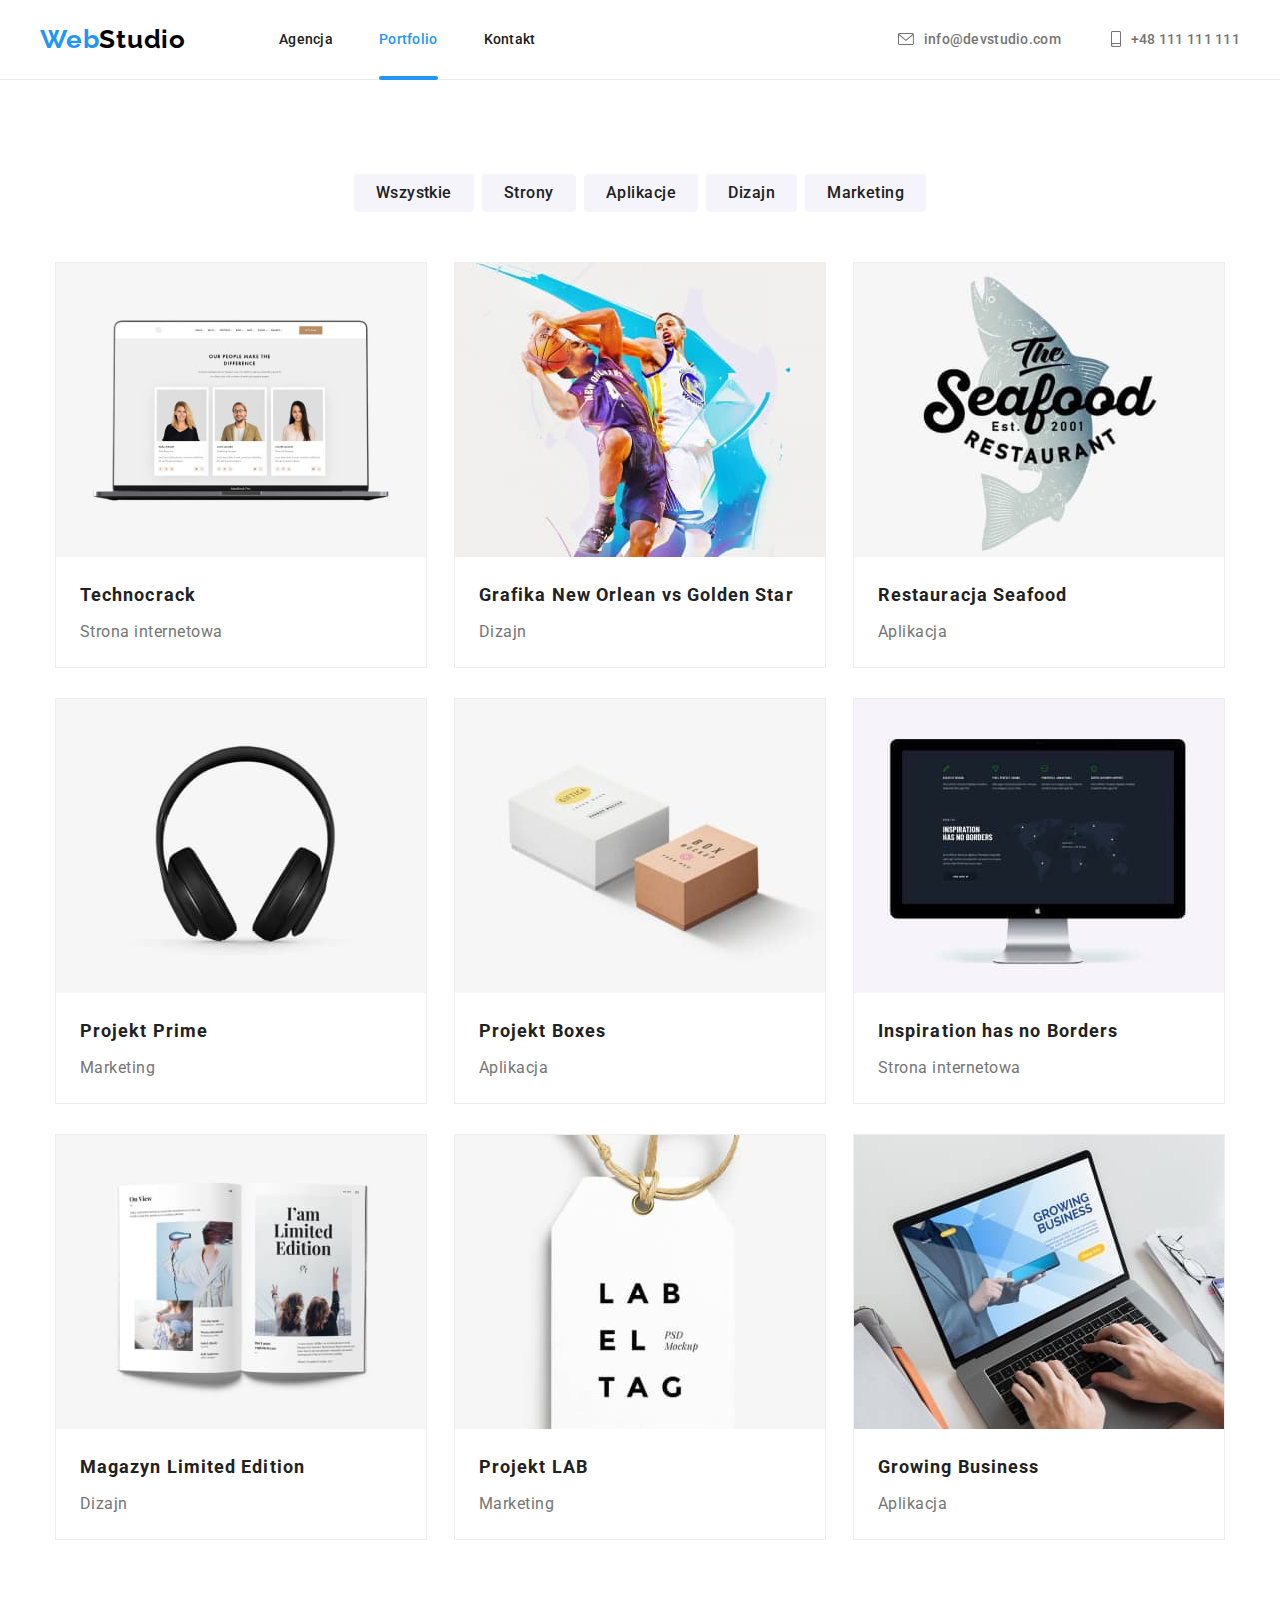
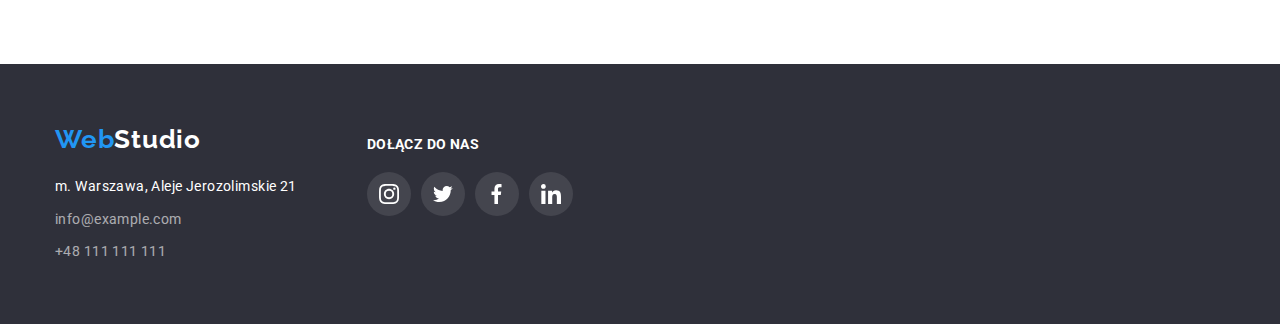
==== portfolio.html @ 005ceef6 "first commit" ====
<!DOCTYPE html>
<html lang="pl">
  <head>
    <meta charset="UTF-8" />
    <meta name="viewport" content="width=device-width, initial-scale=1.0" />
    <title>Portfolio</title>
    <link
      rel="stylesheet"
      href="https://cdnjs.cloudflare.com/ajax/libs/modern-normalize/1.1.0/modern-normalize.min.css"
    />
    <link rel="stylesheet" href="css/styles.css" />
  </head>
  <body>
    <header class="header">
      <div class="container container-header">
        <nav class="navigation">
          <a class="logo" href="index.html">
            <span class="logo-accent">Web</span>Studio
          </a>

          <ul class="list list-navigation">
            <li>
              <a class="link link-navigation" href="index.html"> Agencja </a>
            </li>
            <li>
              <a class="link link-navigation link-active" href="portfolio.html"
                >Portfolio</a
              >
            </li>
            <li><a class="link link-navigation" href="#">Kontakt</a></li>
          </ul>
        </nav>
        <ul class="list list-contact-header">
          <li>
            <a class="link link-contact" href="mailto:info@devstudio.com">
              <svg class="icon-contact-header" width="16" height="12">
                <use href="images/icons.svg#icon-envelope"></use>
              </svg>
              info@devstudio.com
            </a>
          </li>
          <li>
            <a class="link link-contact" href="tel:+48111111111">
              <svg class="icon-contact-header" width="10" height="16">
                <use href="images/icons.svg#icon-smartphone"></use>
              </svg>
              +48 111 111 111
            </a>
          </li>
        </ul>
      </div>
    </header>

    <main>
      <!-- our projects -->

      <section>
        <div class="container container-our-projects">
          <ul class="list list-btn">
            <li class="list-btn-item">
              <button class="btn" type="button">Wszystkie</button>
            </li>
            <li class="list-btn-item">
              <button class="btn" type="button">Strony</button>
            </li>
            <li class="list-btn-item">
              <button class="btn" type="button">Aplikacje</button>
            </li>
            <li class="list-btn-item">
              <button class="btn" type="button">Dizajn</button>
            </li>
            <li class="list-btn-item">
              <button class="btn" type="button">Marketing</button>
            </li>
          </ul>

          <ul class="list list-projects">
            <li class="list-projects-item">
              <img
                src="images/portfolio/open_laptop_with_photos_of_three_emplyees.jpg"
                alt="Open laptop with photos of three employees"
                width="370"
                height="294"
              />
              <div class="list-projects-item-content">
                <h3 class="header-3-project">Technocrack</h3>
                <p class="project-type">Strona internetowa</p>
              </div>
              <div class="our-projects-info-overlay">
                Technocrack jest popularną platformą wykorzystywaną do
                rozpowszechniania koronawirusa. Firmy wykorzystują tę platformę
                do celów szpiegowskich i ataków na niezabezpieczone serwery
                konkurencji
              </div>
            </li>
            <li class="list-projects-item">
              <img
                src="images/portfolio/two_basketball_players.jpg"
                alt="Two basketball players"
                width="370"
                height="294"
              />
              <div class="list-projects-item-content">
                <h3 class="header-3-project">
                  Grafika New Orlean vs Golden Star
                </h3>
                <p class="project-type">Dizajn</p>
              </div>
              <div class="our-projects-info-overlay">
                Technocrack jest popularną platformą wykorzystywaną do
                rozpowszechniania koronawirusa. Firmy wykorzystują tę platformę
                do celów szpiegowskich i ataków na niezabezpieczone serwery
                konkurencji
              </div>
            </li>
            <li class="list-projects-item">
              <img
                src="images/portfolio/logo_of_the_seefood_restaurant_showing_fish.jpg"
                alt="Logo of the Seafood Restaurant showing fish"
                width="370"
                height="294"
              />
              <div class="list-projects-item-content">
                <h3 class="header-3-project">Restauracja Seafood</h3>
                <p class="project-type">Aplikacja</p>
              </div>
              <div class="our-projects-info-overlay">
                Technocrack jest popularną platformą wykorzystywaną do
                rozpowszechniania koronawirusa. Firmy wykorzystują tę platformę
                do celów szpiegowskich i ataków na niezabezpieczone serwery
                konkurencji
              </div>
            </li>
            <li class="list-projects-item">
              <img
                src="images/portfolio/wireless_headphone.jpg"
                alt="Wireless-headphone"
                width="370"
                height="294"
              />
              <div class="list-projects-item-content">
                <h3 class="header-3-project">Projekt Prime</h3>
                <p class="project-type">Marketing</p>
              </div>
              <div class="our-projects-info-overlay">
                Technocrack jest popularną platformą wykorzystywaną do
                rozpowszechniania koronawirusa. Firmy wykorzystują tę platformę
                do celów szpiegowskich i ataków na niezabezpieczone serwery
                konkurencji
              </div>
            </li>
            <li class="list-projects-item">
              <img
                src="images/portfolio/two_boxes_bigger_white_and_smaller_salmanpink.jpg"
                alt="Two boxes bigger white and smaller salmanpink"
                width="370"
                height="294"
              />
              <div class="list-projects-item-content">
                <h3 class="header-3-project">Projekt Boxes</h3>
                <p class="project-type">Aplikacja</p>
              </div>
              <div class="our-projects-info-overlay">
                Technocrack jest popularną platformą wykorzystywaną do
                rozpowszechniania koronawirusa. Firmy wykorzystują tę platformę
                do celów szpiegowskich i ataków na niezabezpieczone serwery
                konkurencji
              </div>
            </li>
            <li class="list-projects-item">
              <img
                src="images/portfolio/apple_monitore_display_web_site.jpg"
                alt="Apple monitor display web site"
                width="370"
                height="294"
              />
              <div class="list-projects-item-content">
                <h3 class="header-3-project">Inspiration has no Borders</h3>
                <p class="project-type">Strona internetowa</p>
              </div>
              <div class="our-projects-info-overlay">
                Technocrack jest popularną platformą wykorzystywaną do
                rozpowszechniania koronawirusa. Firmy wykorzystują tę platformę
                do celów szpiegowskich i ataków na niezabezpieczone serwery
                konkurencji
              </div>
            </li>
            <li class="list-projects-item">
              <img
                src="images/portfolio/open_magazine_with_photos_of_people.jpg"
                alt="Open magazine with photos of people"
                width="370"
                height="294"
              />
              <div class="list-projects-item-content">
                <h3 class="header-3-project">Magazyn Limited Edition</h3>
                <p class="project-type">Dizajn</p>
              </div>
              <div class="our-projects-info-overlay">
                Technocrack jest popularną platformą wykorzystywaną do
                rozpowszechniania koronawirusa. Firmy wykorzystują tę platformę
                do celów szpiegowskich i ataków na niezabezpieczone serwery
                konkurencji
              </div>
            </li>
            <li class="list-projects-item">
              <img
                src="images/portfolio/white_label_tag_with_text.jpg"
                alt="White label tag with text"
                width="370"
                height="294"
              />
              <div class="list-projects-item-content">
                <h3 class="header-3-project">Projekt LAB</h3>
                <p class="project-type">Marketing</p>
              </div>
              <div class="our-projects-info-overlay">
                Technocrack jest popularną platformą wykorzystywaną do
                rozpowszechniania koronawirusa. Firmy wykorzystują tę platformę
                do celów szpiegowskich i ataków na niezabezpieczone serwery
                konkurencji
              </div>
            </li>
            <li class="list-projects-item">
              <img
                src="images/portfolio/heands_typing_on_the_laptop.jpg"
                alt="Hands typing on the laptop"
                width="370"
                height="294"
              />
              <div class="list-projects-item-content">
                <h3 class="header-3-project">Growing Business</h3>
                <p class="project-type">Aplikacja</p>
              </div>
              <div class="our-projects-info-overlay">
                Technocrack jest popularną platformą wykorzystywaną do
                rozpowszechniania koronawirusa. Firmy wykorzystują tę platformę
                do celów szpiegowskich i ataków na niezabezpieczone serwery
                konkurencji
              </div>
            </li>
          </ul>
        </div>
      </section>
    </main>

    <footer class="footer">
      <div class="container container-footer">
        <div>
          <a class="logo footer-logo" href="index.html">
            <span class="logo-accent">Web</span>Studio
          </a>
          <address>
            <ul class="list">
              <li class="footer-list-item">
                <a
                  class="link footer-link footer-link-address"
                  href="https://goo.gl/maps/MsTkYba7Zd39PtxZA"
                  target="_blank"
                  >m. Warszawa, Aleje Jerozolimskie 21
                </a>
              </li>
              <li class="footer-list-item">
                <a class="link footer-link" href="emailto:info@example.com">
                  info@example.com
                </a>
              </li>
              <li class="footer-list-item">
                <a class="link footer-link" href="tel:+48111111111">
                  +48 111 111 111
                </a>
              </li>
            </ul>
          </address>
        </div>
        <div class="footer-join-us">
          <h3 class="footer-heading-3">Dołącz do nas</h3>
          <ul class="footer-list-social-media list">
            <li class="list-social-media-item">
              <a
                class="list-social-media-link footer-list-social-media-link"
                href="#"
              >
                <svg
                  class="team-card-social-media-icon footer-social-media-icon"
                >
                  <use href="images/icons.svg#icon-instagram"></use>
                </svg>
              </a>
            </li>
            <li class="list-social-media-item">
              <a
                class="list-social-media-link footer-list-social-media-link"
                href="#"
              >
                <svg
                  class="team-card-social-media-icon footer-social-media-icon"
                >
                  <use href="images/icons.svg#icon-twitter"></use>
                </svg>
              </a>
            </li>
            <li class="list-social-media-item">
              <a
                class="list-social-media-link footer-list-social-media-link"
                href="#"
              >
                <svg
                  class="team-card-social-media-icon footer-social-media-icon"
                >
                  <use href="images/icons.svg#icon-facebook"></use>
                </svg>
              </a>
            </li>
            <li class="list-social-media-item">
              <a
                class="list-social-media-link footer-list-social-media-link"
                href="#"
              >
                <svg
                  class="team-card-social-media-icon footer-social-media-icon"
                >
                  <use href="images/icons.svg#icon-linkedin"></use>
                </svg>
              </a>
            </li>
          </ul>
        </div>
      </div>
    </footer>
  </body>
</html>
---- css/styles.css ----
@import url("https://fonts.googleapis.com/css2?family=Raleway:wght@700&family=Roboto:wght@400;500;700;900&display=swap");

:root {
  --main-text-color: #757575;
  --secondary-text-color: #212121;
  --dark-background-color: #2f303a;
  --light-background-color: #f5f4fa;
  --light-color: #fff;
  --logo-text-color: #000;
  --accent: #2196f3;
  --border-bottom-color: #ececec;
  --border-projects-item-color: #eeeeee;
  --social-media-icon-color: #afb1b8;
  --our-clients-color: #afb1b8;
}

body {
  font-family: "Roboto", sans-serif;
  color: var(--main-text-color);
  font-size: 14px;
}

h1,
h2,
h3,
h4,
h5,
h6 {
  margin: 0;
  /* padding: 0; - probably to remove*/
}
ul {
  margin: 0;
  padding: 0;
}

p {
  margin: 0;
  padding: 0;
}

img {
  display: block;
}

.list {
  list-style: none;
}

.container {
  width: 1200px;
  padding: 0 15px;
  margin: auto;
  /* margin auto - center container horizontally */
}

.navigation,
.list-navigation,
.list-contact-header,
.container-header {
  display: flex;
  align-items: center;
}

.header {
  border-bottom: 1px solid var(--border-bottom-color);
}

.container-header {
  padding: 24px 0;
  justify-content: space-between;
}

.logo {
  margin-right: 93px;
  font-family: "Raleway", sans-serif;
  text-decoration: none;
  color: var(--logo-text-color);
  font-size: 26px;
  font-weight: 700;
  line-height: 1.192;
  letter-spacing: 0.03em;
}

.logo-accent {
  color: var(--accent);
}

.link-contact {
  display: flex;
  align-items: center;
}

.icon-contact-header {
  margin-right: 10px;
  fill: var(--main-text-color);
  transition: fill 250ms cubic-bezier(0.4, 0, 0.2, 1);
}

.link-contact:hover > .icon-contact-header,
.link-contact:focus > .icon-contact-header {
  fill: var(--accent);
}

/* hero */

.hero {
  max-width: 1600px;
  margin: auto;
  padding: 200px 0;
  text-align: center;
  background-image: linear-gradient(
      90deg,
      rgba(47, 48, 58, 0.4) 0%,
      rgba(47, 48, 58, 0.4) 100%
    ),
    url(../images/hero/team_working_at_car_model.jpg);
  background-repeat: no-repeat;
  background-position: center 0;
}

.hero-header {
  display: flex;
  flex-direction: column;
  font-size: 44px;
  font-weight: 900;
  line-height: 1.36;
  color: var(--light-color);
  letter-spacing: 0.06em;
  text-transform: uppercase;
}

/* Our strengths */
.list-our-strengths {
  display: flex;
}

.hero,
.container-our-strength,
.container-what-we-do {
  margin-bottom: 94px;
}

.list-item-our-strengths-margin:not(:last-of-type) {
  margin-right: 30px;
}

.our-strength-header-4 {
  margin-bottom: 10px;
  font-size: 14px;
  line-height: 1.143;
  letter-spacing: 0.03em;
  color: var(--secondary-text-color);
}

.our-strength-icon-container {
  margin-bottom: 30px;
  padding: 25px 0;
  border-radius: 4px;
  background-color: var(--light-background-color);
}

.our-strength-icon {
  display: block;
  margin: 0 auto;
  width: 70px;
  height: 70px;
}

/* What we do */

.what-we-do-header-2,
.our-team-header-2 {
  margin-bottom: 50px;
  font-size: 36px;
  line-height: 1.167;
  letter-spacing: 0.03em;
  color: var(--secondary-text-color);
  text-align: center;
}
.list-what-we-do {
  display: flex;
  justify-content: space-between;
}

.what-we-do-item {
  position: relative;
}

.what-we-do-text {
  position: absolute;
  inset: auto 0 0 0;
  /* bottom: 0;
  left: 0;
  right: 0; */
  padding: 27px 0;
  text-align: center;
  letter-spacing: 0.03em;
  text-transform: uppercase;
  font-weight: 700;
  color: var(--light-color);
  background-color: rgba(47, 48, 58, 0.8);
}
/* Our team */

.our-team {
  background-color: var(--light-background-color);
}

.container-our-team {
  padding-top: 94px;
  padding-bottom: 94px;
}

.list-our-team {
  display: flex;
  justify-content: space-between;
}

.team-card {
  padding-bottom: 30px;
  width: 270px;
  font-size: 16px;
  text-align: center;
  background-color: var(--light-color);
  box-shadow: 0px 1px 3px rgba(0, 0, 0, 0.12), 0px 1px 1px rgba(0, 0, 0, 0.14),
    0px 2px 1px rgba(0, 0, 0, 0.2);
  border-radius: 0 0 4px 4px;
}

.team-card-heading {
  margin-top: 30px;
  margin-bottom: 10px;
  font-size: 16px;
  font-weight: 500;
  line-height: 1.188;
  letter-spacing: 0.03em;
}

.team-card-content {
  line-height: 1.188;
  letter-spacing: 0.03em;
}

.team-card-heading,
.header-3-project {
  color: var(--secondary-text-color);
}

.list-social-media {
  display: flex;
  margin-left: 32px;
  margin-right: 32px;
  margin-top: 16px;
  justify-content: center;
}

.list-social-media-item:not(:last-of-type) {
  margin-right: 10px;
}

.team-card-social-media-icon {
  width: 20px;
  height: 20px;
  fill: var(--social-media-icon-color);
  transition: fill 250ms cubic-bezier(0.4, 0, 0.2, 1);
}

.list-social-media-link {
  display: block;
  padding: 12px;
  height: 44px;
  border-radius: 50%;
  transition: background-color 250ms cubic-bezier(0.4, 0, 0.2, 1);
}

.list-social-media-link:hover,
.list-social-media-link:focus {
  outline: none;
  background-color: var(--accent);
}

.list-social-media-link:focus > .team-card-social-media-icon,
.list-social-media-link:hover > .team-card-social-media-icon {
  fill: var(--light-color);
}

.link {
  letter-spacing: 0.02em;
  text-decoration: none;
  transition: color 250ms cubic-bezier(0.4, 0, 0.2, 1);
}

.link-navigation {
  margin-right: 46px;
  font-weight: 500;
  color: var(--secondary-text-color);
}

.link-contact {
  margin-left: 50px;
  font-weight: 500;
  color: var(--main-text-color);
}

.link:hover,
.link:focus,
.link-active {
  color: var(--accent);
}

.link-active {
  position: relative;
}

.link-active::after {
  content: "";
  position: absolute;
  display: block;
  margin-top: 28px;
  left: 0;
  right: 0;
  height: 4px;
  border-radius: 2px;
  background-color: var(--accent);
}

/* btn = button */
.btn {
  padding: 6px 22px;
  font-weight: 500;
  font-size: 16px;
  line-height: 1.62;
  letter-spacing: 0.03em;
  color: var(--secondary-text-color);
  background-color: var(--light-background-color);
  border: none;
  border-radius: 4px;
  cursor: pointer;
  transition: 250ms cubic-bezier(0.4, 0, 0.2, 1);
  transition-property: box-shadow, background-color, color;
}

.btn:hover,
.btn:focus,
.hero-btn {
  color: var(--light-color);
  background-color: var(--accent);
  box-shadow: 0px 3px 1px rgba(0, 0, 0, 0.1), 0px 1px 2px rgba(0, 0, 0, 0.08),
    0px 2px 2px rgba(0, 0, 0, 0.12);
}

.btn.hero-btn {
  margin-top: 30px;
  padding: 10px 40px;
  font-weight: 700;
  box-shadow: 0px 4px 4px rgba(0, 0, 0, 0.15);
}

.project-type {
  font-size: 16px;
  line-height: 1.87;
  letter-spacing: 0.03em;
  color: var(--main-text-color);
}

.strength-text {
  line-height: 1.71;
  letter-spacing: 0.03em;
}

/* Our clients */

.our-clients-header-2 {
  margin-top: 82px;
  margin-bottom: 50px;
  font-size: 36px;
  line-height: 1.17;
  letter-spacing: 0.03em;
  text-align: center;
  color: var(--secondary-text-color);
}

.our-clients-list {
  display: flex;
  justify-content: space-between;
}

.list-our-clients-link {
  display: block;
  padding: 16px 32px;
  border: 1px solid var(--our-clients-color);
  border-radius: 4%;
  transition: border-color 250ms cubic-bezier(0.4, 0, 0.2, 1);
}

.list-our-clients-link:not(:last-of-type) {
  margin-right: 30px;
}

.list-our-clients-link:hover,
.list-our-clients-link:focus {
  outline: none;
  border-color: var(--accent);
}

.list-our-clients-link:hover > .our-clients-icon,
.list-our-clients-link:focus > .our-clients-icon {
  fill: var(--accent);
}

.our-clients-icon {
  width: 106px;
  height: 60px;
  fill: var(--social-media-icon-color);
  transition: fill 250ms cubic-bezier(0.4, 0, 0.2, 1);
}

/* footer */

.footer {
  margin-top: 94px;
  padding-top: 60px;
  padding-bottom: 60px;
  color: var(--light-color);
  background-color: var(--dark-background-color);
}

.container-footer {
  display: flex;
}

.footer-join-us {
  margin-top: 12px;
  margin-left: 70px;
}

.footer-heading-3 {
  font-size: 14px;
  letter-spacing: 0.03em;
  text-transform: uppercase;
}

.footer-list-item:not(:last-of-type) {
  margin-bottom: 9px;
}

.footer-list-social-media {
  display: flex;
  margin-top: 20px;
}

.footer-list-social-media-link {
  background-color: rgba(255, 255, 255, 0.1);
}

.footer-social-media-icon {
  fill: var(--light-color);
}

.footer-logo {
  display: block;
  margin-bottom: 20px;
  color: var(--light-color);
}

.footer-link {
  font-style: normal;
  line-height: 1.71;
  letter-spacing: 0.03em;
  color: var(--light-color);
  opacity: 0.6;
}

.footer-link-address {
  opacity: 1;
}

/* PORTFOLIO */

/* section our projects */

.container-our-projects {
  margin-top: 94px;
  margin-bottom: 64px;
}

.list-btn,
.list-projects {
  display: flex;
}

.list-btn {
  margin-bottom: 50px;
  justify-content: center;
}

.list-btn-item:not(:last-of-type) {
  margin-right: 8px;
}

.list-projects {
  flex-wrap: wrap;
  justify-content: space-between;
}

.list-projects-item {
  position: relative;
  overflow: hidden;
  margin-bottom: 30px;
  border: 1px solid var(--border-projects-item-color);
  transition: box-shadow 250ms cubic-bezier(0.4, 0, 0.2, 1);
}

.list-projects-item:hover {
  box-shadow: 0px 1px 1px rgba(0, 0, 0, 0.12), 0px 4px 4px rgba(0, 0, 0, 0.06),
    1px 4px 6px rgba(0, 0, 0, 0.16);
}

.list-projects-item:hover .our-projects-info-overlay {
  transform: translateY(0%);
}
.list-projects-item-content {
  padding: 20px 24px;
  background-color: var(--light-color);
  position: relative;
  z-index: 1;
}

.header-3-project {
  margin-bottom: 4px;
  font-size: 18px;
  font-weight: 700;
  line-height: 2;
  letter-spacing: 0.06em;
}

.our-projects-info-overlay {
  position: absolute;
  transform: translateY(100%);
  top: 0;
  bottom: 110px;
  padding: 49px 24px;
  width: 100%;
  height: 100%;
  background-color: rgba(33, 150, 243, 0.9);
  font-size: 18px;
  line-height: 1.6;
  letter-spacing: 0.03em;
  color: var(--light-color);
  transition: transform 250ms cubic-bezier(0.4, 0, 0.2, 1);
}

.modal-backdrop {
  position: fixed;
  background-color: rgba(0, 0, 0, 0.2);
  top: 0;
  bottom: 0px;
  left: 0;
  right: 0;
  display: flex;
  opacity: 1;
  transition: opacity 1s, visibility 1s, transform 0.3s ease-out;
  transform: scale(1);
}

.modal-window {
  position: relative;
  width: 528px;
  min-height: 581px;
  background-color: #fff;
  margin: auto;
  box-shadow: 0px 1px 3px rgba(0, 0, 0, 0.12), 0px 1px 1px rgba(0, 0, 0, 0.14),
    0px 2px 1px rgba(0, 0, 0, 0.2);
  border-radius: 4px;
}

.modal-window__btn {
  display: flex;
  justify-content: center;
  align-items: center;
  position: absolute;
  top: 8px;
  right: 8px;
  width: 30px;
  height: 30px;
  border: 1px solid rgba(0, 0, 0, 0.1);
  border-radius: 50%;
  background-color: var(--light-color);
  cursor: pointer;
}

.is-hidden {
  visibility: hidden;
  opacity: 0;
  transform: scale(0);
  pointer-events: auto;
}
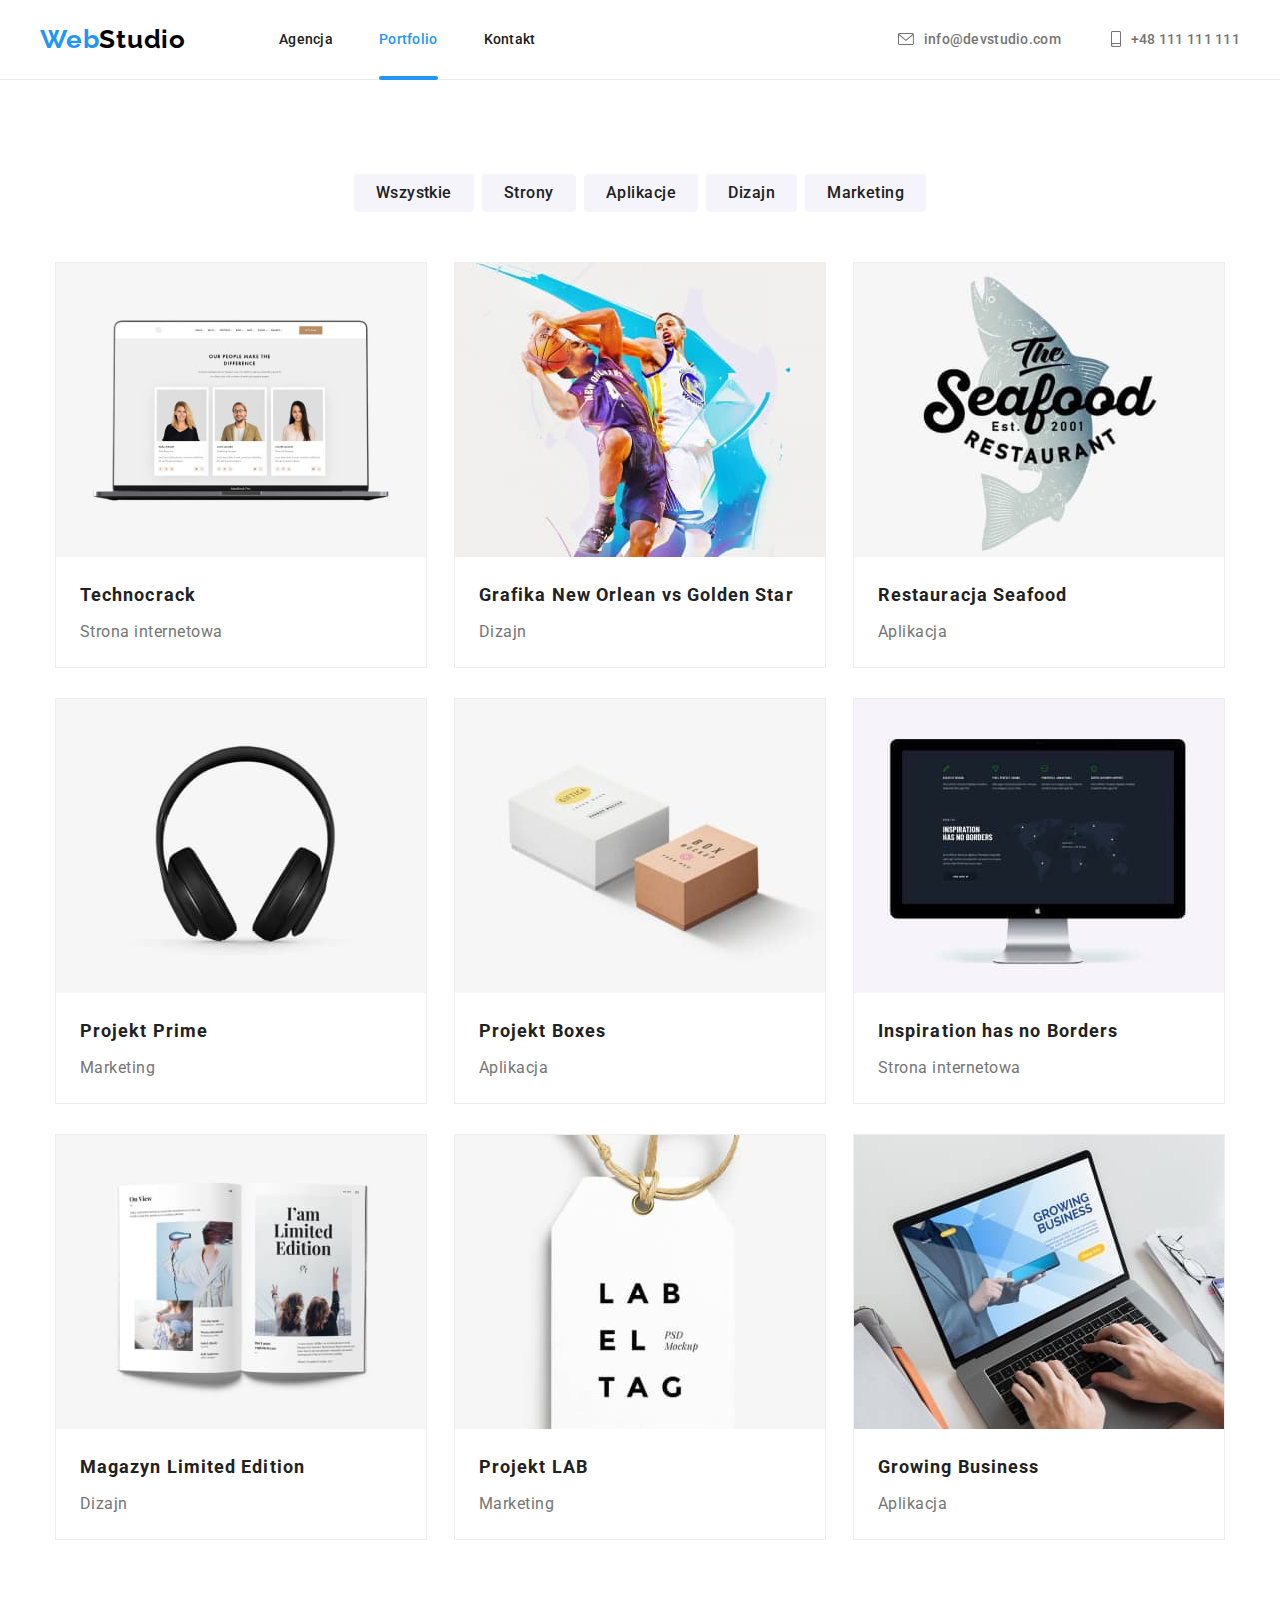
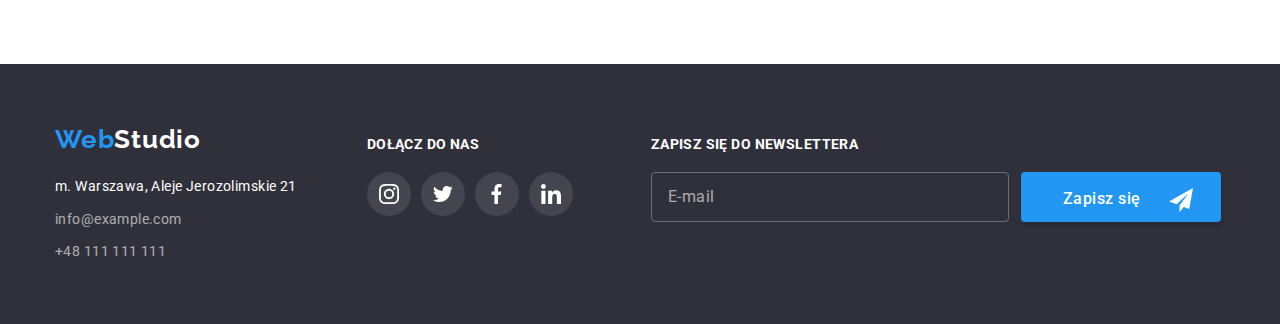
==== commit 0365c817: "feat(fotter-newsletter): add newsletter form" ====
--- a/portfolio.html
+++ b/portfolio.html
@@ -326,6 +326,23 @@
             </li>
           </ul>
         </div>
+        <div class="footer-newsletter">
+          <h3 class="footer-heading-3">zapisz się do newslettera</h3>
+          <form class="footer-newsletter-form">
+            <input
+              class="footer-newsletter-input"
+              type="text"
+              name="email"
+              placeholder="E-mail"
+            />
+            <button class="btn footer_btn" type="submit">
+              Zapisz się
+              <svg class="footer-icon">
+                <use href="images/icons.svg#icon-send"></use>
+              </svg>
+            </button>
+          </form>
+        </div>
       </div>
     </footer>
   </body>
--- a/css/styles.css
+++ b/css/styles.css
@@ -12,6 +12,10 @@
   --border-projects-item-color: #eeeeee;
   --social-media-icon-color: #afb1b8;
   --our-clients-color: #afb1b8;
+  /* with opacity */
+  --border-input-holder: #21212133;
+  --textarea-placeholder-color: #75757580;
+  --footer-input-placeholder-color: #ffffff99;
 }
 
 body {
@@ -343,7 +347,8 @@
 
 .btn:hover,
 .btn:focus,
-.hero-btn {
+.hero-btn,
+.modal-form-btn {
   color: var(--light-color);
   background-color: var(--accent);
   box-shadow: 0px 3px 1px rgba(0, 0, 0, 0.1), 0px 1px 2px rgba(0, 0, 0, 0.08),
@@ -551,6 +556,56 @@
   transition: transform 250ms cubic-bezier(0.4, 0, 0.2, 1);
 }
 
+/* submit to newsletter form */
+
+.footer-newsletter {
+  margin-top: 12px;
+  margin-left: 78px;
+}
+
+.footer-newsletter-form {
+  display: flex;
+  margin-top: 20px;
+}
+
+.footer-newsletter-input {
+  outline: none;
+  padding: 15px 16px;
+  width: 358px;
+  border: 1px solid #ffffff4d;
+  border-radius: 4px;
+  background-color: transparent;
+  font-size: 16px;
+  font-weight: 400;
+  letter-spacing: 0.03em;
+  color: var(--light-color);
+}
+
+.footer-newsletter-input::placeholder {
+  color: var(--footer-input-placeholder-color);
+}
+.footer_btn {
+  outline: none;
+  margin-left: 12px;
+  padding-top: 10px;
+  padding-left: 42px;
+  padding-right: 28px;
+  border-radius: 4px;
+  background: #2196f3;
+  box-shadow: 0px 4px 4px rgba(0, 0, 0, 0.15);
+  border-radius: 4px;
+  color: var(--light-color);
+}
+
+.footer-icon {
+  margin-left: 24px;
+  vertical-align: middle;
+  width: 24px;
+  height: 24px;
+  fill: var(--light-color);
+}
+
+/* modal window */
 .modal-backdrop {
   position: fixed;
   background-color: rgba(0, 0, 0, 0.2);
@@ -590,9 +645,96 @@
   cursor: pointer;
 }
 
+.modal-window-close-icon {
+  width: 10px;
+  height: 10px;
+}
+
 .is-hidden {
   visibility: hidden;
   opacity: 0;
   transform: scale(0);
   pointer-events: auto;
 }
+
+.modal-title {
+  margin-top: 40px;
+  padding-bottom: 2px;
+  font-size: 20px;
+  letter-spacing: 0.03em;
+  text-align: center;
+  color: var(--secondary-text-color);
+}
+
+.modal-form {
+  display: flex;
+  flex-direction: column;
+  margin: 0 40px;
+}
+
+.modal-form-label {
+  margin-top: 10px;
+  margin-bottom: 4px;
+  font-size: 12px;
+  line-height: 1.17;
+  letter-spacing: 0.01em;
+}
+
+.modal-form-input-holder {
+  display: flex;
+  border: 1px solid var(--border-input-holder);
+  border-radius: 4px;
+}
+
+.modal-form-input-holder:hover,
+.modal-form-input-holder:focus-within {
+  border: 1px solid var(--accent);
+}
+
+.modal-form-input {
+  padding: 12px 0;
+  width: 100%;
+  border: transparent;
+  outline: none;
+  border-radius: 4px;
+}
+
+.modal-form-textarea {
+  padding: 12px 16px;
+  min-height: 120px;
+}
+
+.modal-form-textarea::placeholder {
+  font-size: 12px;
+  line-height: 1.17;
+  color: var(--textarea-placeholder-color);
+}
+
+.modal-form-icon {
+  margin-top: 11px;
+  margin-left: 12px;
+  margin-right: 12px;
+  width: 18px;
+  height: 18px;
+  fill: var(--secondary-text-color);
+}
+
+.modal-form-input-holder:hover .modal-form-icon,
+.modal-form-input-holder:focus-within .modal-form-icon {
+  fill: var(--accent);
+}
+
+.modal-form-btn {
+  margin-top: 30px;
+  padding: 10px 76px;
+  align-self: center;
+}
+
+.user-policy {
+  margin-top: 20px;
+  align-self: center;
+}
+
+.modal-form-link {
+  color: var(--accent);
+}
